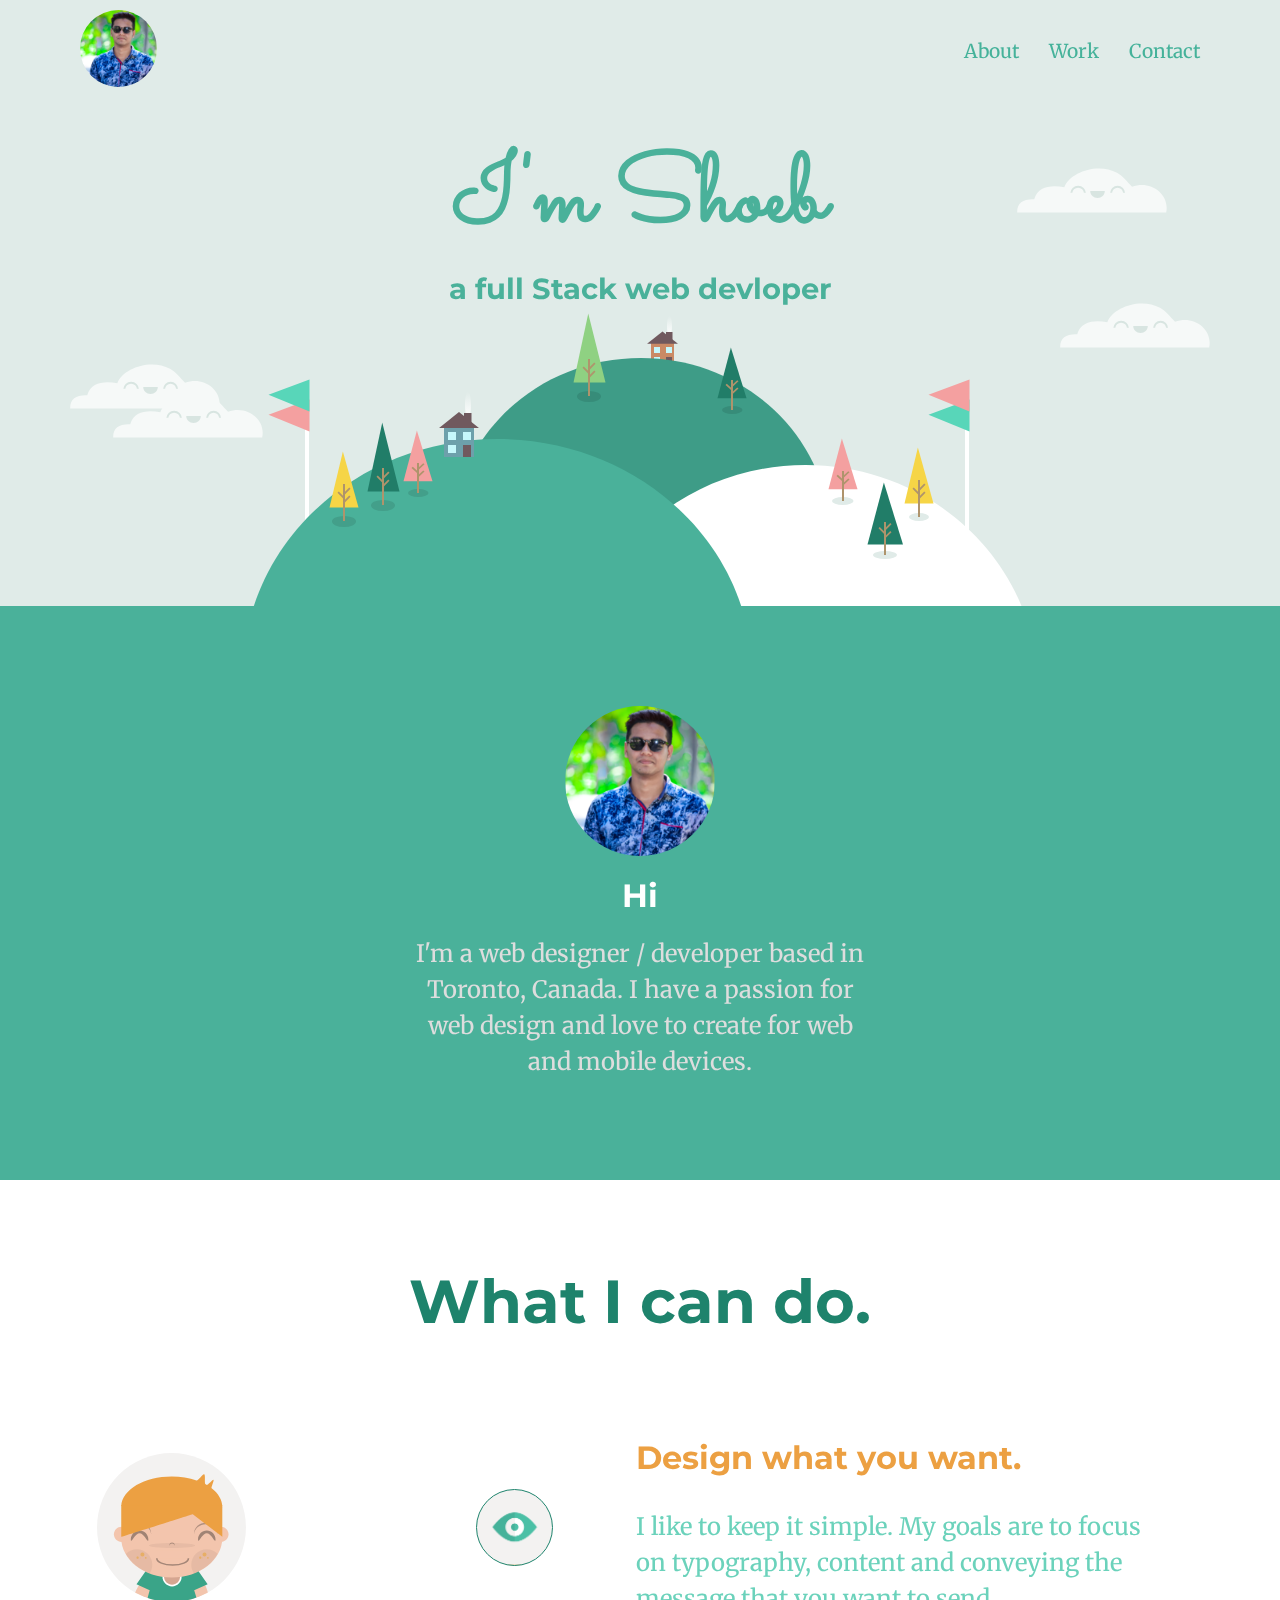
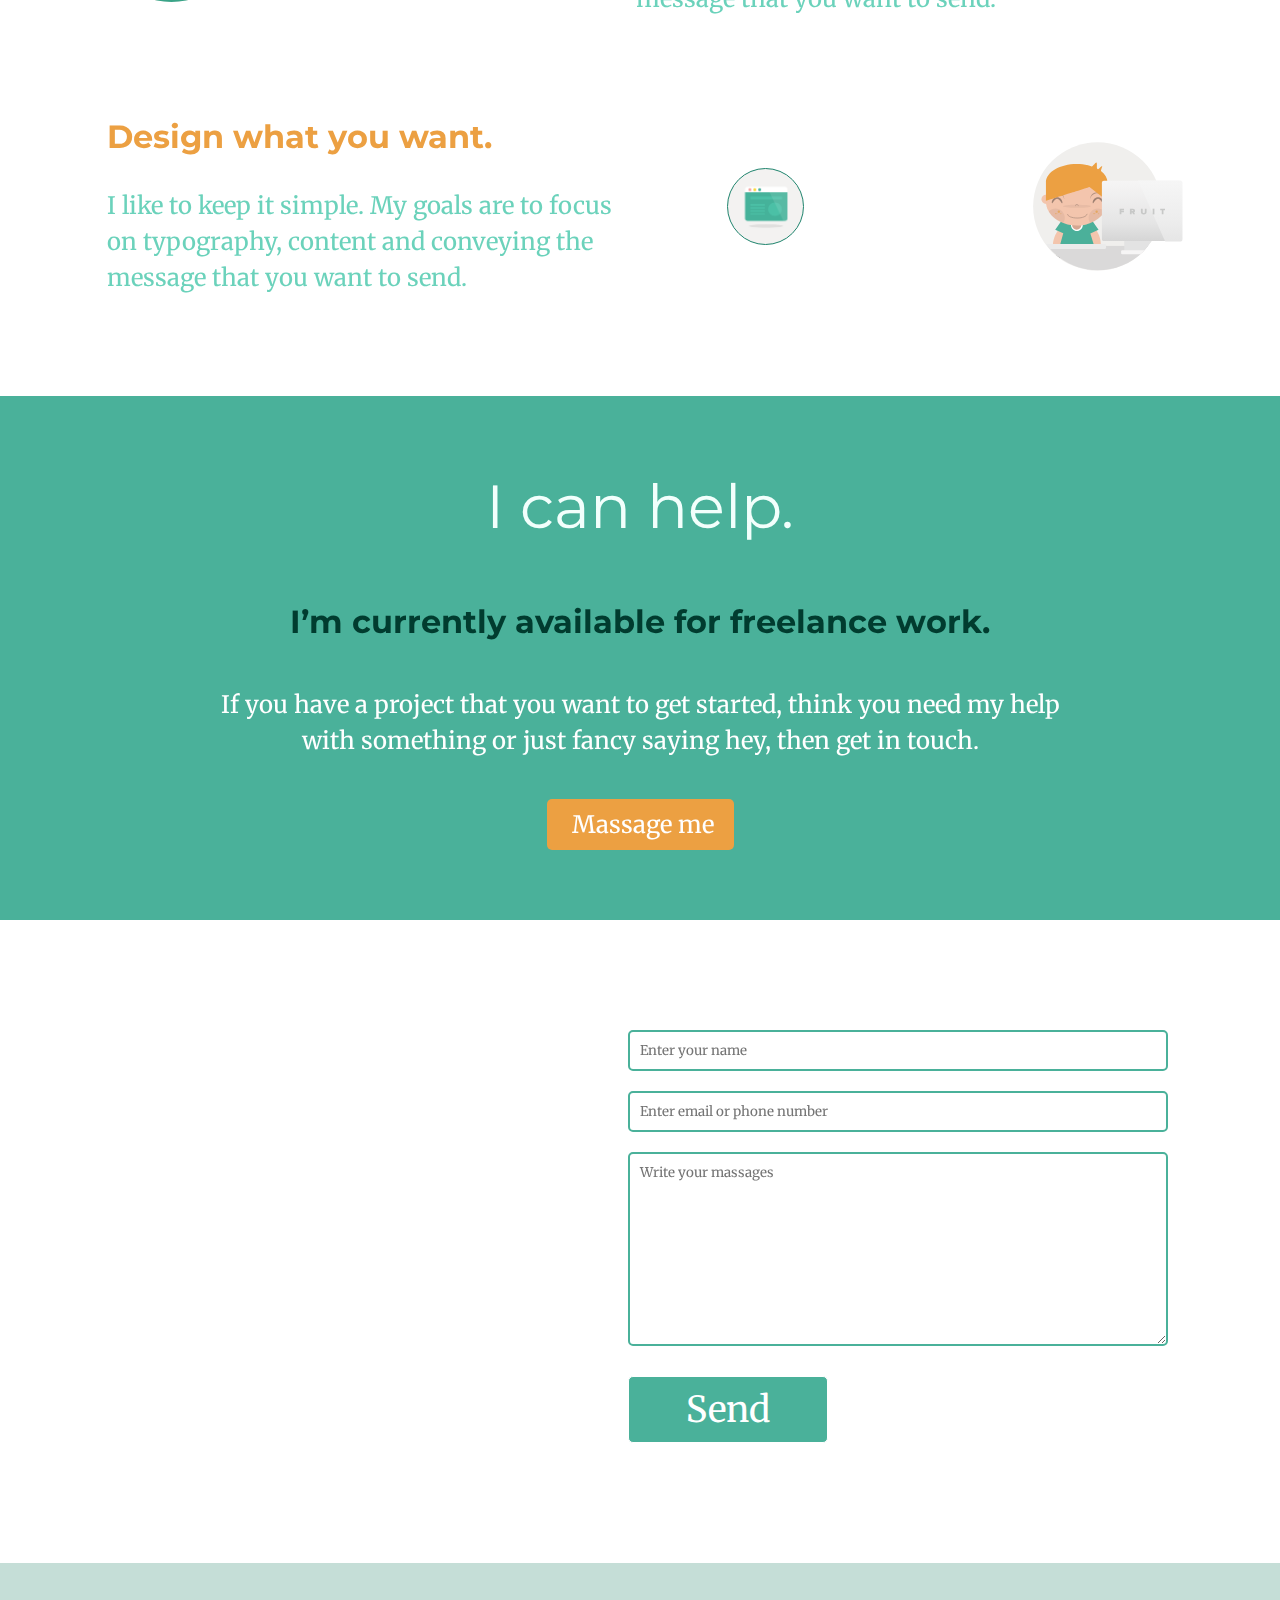
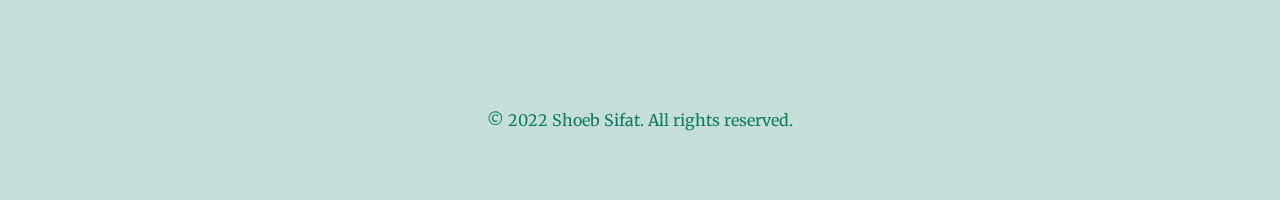
==== index.html @ 39fea468 "Add files via upload" ====
<!DOCTYPE html>
<html lang="en">

<head>
    <meta charset="UTF-8">
    <meta http-equiv="X-UA-Compatible" content="IE=edge">
    <meta name="viewport" content="width=device-width, initial-scale=1.0">
    <!--*************-Favicon_icon******************-->
    <link rel="apple-touch-icon" sizes="180x180" href="favicon/apple-touch-icon.png">
    <link rel="icon" type="image/png" sizes="32x32" href="favicon/favicon-32x32.png">
    <link rel="icon" type="image/png" sizes="16x16" href="favicon/favicon-16x16.png">
    <link rel="manifest" href="favicon/site.webmanifest">
    <link rel="mask-icon" href="favicon/safari-pinned-tab.svg" color="#5bbad5">
    <meta name="msapplication-TileColor" content="#da532c">
    <meta name="theme-color" content="#ffffff">
    <!-- font_awsom_icon******************* -->
    <link rel="stylesheet" href="https://cdnjs.cloudflare.com/ajax/libs/font-awesome/6.0.0-beta3/css/all.min.css" integrity="sha512-Fo3rlrZj/k7ujTnHg4CGR2D7kSs0v4LLanw2qksYuRlEzO+tcaEPQogQ0KaoGN26/zrn20ImR1DfuLWnOo7aBA==" crossorigin="anonymous" referrerpolicy="no-referrer" />
    <!-- animation_css***************** -->
    <link rel="stylesheet" href="./css/animation.css">
    <!-- main_css *************************-->
    <link rel="stylesheet" href="./css/style.css">
    <title>Document</title>
</head>

<body>
    <!-- *****************header ***************************************-->
    <!-- *****************header ***************************************-->
    <header>
        <!-- *************nav_bar **************************************-->
        <div class="container" id="top">
            <nav>
                <div class="logo"><a href="#"><img src="./img/log.png" alt="logo"></a></div>
                <div class="menu">
                    <ul>
                        <li><a href="#about">About</a> </li>
                        <li><a href="#work">Work</a></li>
                        <li><a href="#contact">Contact</a></li>
                    </ul>
                </div>
            </nav>
        </div>
        <!-- *****banner_area_content********************************** -->
        <div class="container">
            <div class="banner">
                <h1>I'm Shoeb</h1>
                <h2>a full Stack web devloper</h2>
            </div>
            <img src="./img/cloud.svg" alt="" class="rcloud">
            <img src="./img/cloud.svg" alt="" class="lcloud">
        </div>
    </header>
    <!-- about_section********************************************** -->
    <!-- about_section********************************************** -->
    <section class="about" id="about">
        <div class="about-wraper container">
            <img src="./img/log.png" alt="about_photo">
            <h2>Hi</h2>
            <p>I'm a web designer / developer based in Toronto, Canada. I have a passion for web design and love to
                create for web and mobile devices.</p>
        </div>
    </section>
    <!--******** work_section******************************************* -->
    <!--******** work_section******************************************* -->
    <section class="work">
        <div class="work-wraper container" id="work">
            <h2>What I can do.</h2>
            <div class="work-box">
                <div class="img">
                    <img src="./img/me.svg" class="work-main" alt="">
                    <div class="sprit"></div>
                </div>
                <div class="work-text">
                    <h3>Design what you want.</h3>
                    <p>I like to keep it simple. My goals are to focus on typography, content and conveying the message that you want to send.</p>
                </div>
            </div>
            <div class="work-box dev-work-box">
                <div class="img dev-img">
                    <img src="./img/me-dev.svg" class="work-main" alt="">
                    <div class="sprit sprit2"></div>
                </div>
                <div class="work-text dev-work-text">
                    <h3>Design what you want.</h3>
                    <p>I like to keep it simple. My goals are to focus on typography, content and conveying the message that you want to send.</p>
                </div>
            </div>
        </div>
    </section>
    <!-- help_area*********************************************** -->
    <!-- help_area*********************************************** -->
    <section class="help">
        <div class="help-wraper container">
            <h2>I can help.</h2>
            <h3>I’m currently available for freelance work.</h3>
            <p>If you have a project that you want to get started, think you need my help with something or just fancy saying hey, then get in touch.</p>
            <div class="btn">
                <a href="#" class="myButton"><i class="far fa-envelope"></i>Massage me</a>
            </div>
        </div>
    </section>
    <!-- contact_area******************************** -->
    <!-- contact_area******************************** -->
    <section class="contact">
        <div class="contact-wraper container">
            <div class="map">
                <iframe src="https://www.google.com/maps/embed?pb=!1m18!1m12!1m3!1d29529.0974608317!2d90.07578827320579!3d22.310651013500713!2m3!1f0!2f0!3f0!3m2!1i1024!2i768!4f13.1!3m3!1m2!1s0x30aaa39374e27c7d%3A0x66fceafe19677b18!2sBamna!5e0!3m2!1sen!2sbd!4v1642613760206!5m2!1sen!2sbd" width="" height="" style="border:0;" allowfullscreen="" loading="lazy"></iframe>
            </div>
            <div  class="form" id="contact">
                <form action="https://formspree.io/f/xeqnoyqa" method="post" >
                    <input type="text" name="name" id="" placeholder="Enter your name">
                    <input type="text" name="email" id="" placeholder="Enter email or phone number">
                    <textarea name="massages" id="" cols="30" rows="10" class="textarea" placeholder="Write your massages"></textarea>
                    <button type="submit"><i class="fas fa-paper-plane"></i> Send </button>
                </form>
            </div>
        </div>
    </section>
    <!--*************** footer_area************************* -->
    <!--*************** footer_area************************* -->
    <footer>
        <div class="footer-wraper container">
            <ul>
                <li><a href="https://www.facebook.com/shoebsifat360" target="_blank"><i class="fab fa-facebook-square"></i></a></li>
                <li><a href="https://www.instagram.com/shoeb.sifat360/?hl=en" target="_blank"><i class="fab fa-instagram-square"></i></a></li>
                <li><a href="https://twitter.com/shoebsifat360" target="_blank"><i class="fab fa-twitter-square"></i></a></li>
                <li><a href="https://github.com/shoebsifat360" target="_blank"><i class="fab fa-github-square"></i></a></li>
            </ul>
            <p>© 2022 <a href="https://www.facebook.com/shoebsifat360" target="_blank"></a> Shoeb Sifat. All rights reserved.</p>
        </div>
    </footer>
    <!-- TOP_BUTTON -->
    <!-- TOP_BUTTON -->
    <!-- TOP_BUTTON -->
    <a href="#top" class="top"><i class="fas fa-chevron-circle-up"></i></a>

</body>

</html>
---- css/animation.css ----
/* h1animation********************* */
/* animation********************* */
/* animation********************* */
h1 {
	animation-name: same;
	animation-duration: 3s;
	animation-direction: alternate-reverse;
	animation-iteration-count: infinite;
}

@keyframes same {
	0% {
		transform: scale(0.5);
	}

	100% {
		transform: scale(1);
	}
}

.about-wraper h2{
    animation-name: tata;
    animation-duration: 2s;
    animation-direction: normal;
    animation-iteration-count: infinite;
}
@keyframes tata{
    0%{
        
        transform: scale(.1);
    }
    25%{
        
        transform: scale(.5);
    }
    50%{
        
        transform: scale(1);
    }
    75%{
        
        transform: scale(1.5);
    }
    100%{
        
        transform: scale(2);
    }
}

.lcloud{
    animation-name: cloud;
    animation-duration: 10s;
    animation-direction: alternate;
    animation-iteration-count: infinite;
}
@keyframes cloud{
    0%{
        position: absolute;
        top: 52%;
        left: 0%;
        transform: scale(.6);
    }
    98%{
        position: absolute;
        top: 52%;
        left: 99%;
        transform: scale(1);
    }
    100%{
        top: 52%;
        left: 100%;
        transform: scale(0);
    }
}
.rcloud{
    animation-name: cloud;
    animation-duration: 10s;
    animation-direction: alternate;
    animation-iteration-count: infinite;
    animation-delay: -10s;
}
---- css/style.css ----
@import url('https://fonts.googleapis.com/css2?family=Cookie&family=Merriweather:ital@1&family=Montserrat&family=Sacramento&family=Source+Sans+Pro:ital,wght@0,200;0,300;0,400;0,600;0,700;0,900;1,200;1,300;1,400;1,600;1,700&family=The+Nautigal:wght@400;700&display=swap');


/* font-family: 'Cookie', cursive;
font-family: 'Merriweather', serif;
font-family: 'Montserrat', sans-serif;
font-family: 'Sacramento', cursive;
font-family: 'Source Sans Pro', sans-serif;
font-family: 'The Nautigal', cursive; */


* {
	margin: 0;
	padding: 0;
	box-sizing: border-box;
	font-family: 'Merriweather', serif;
	scroll-behavior: smooth;
}

body {
	/* text-align: center; */
}

a {
	text-decoration: none;
}

h1 {
	font-family: 'Sacramento', cursive;
}

h2,
h3 {
	font-family: 'Montserrat', sans-serif;
}

.container {
	max-width: 1140px;
	margin: 0 auto;
	padding: 0px 10px;
	position: relative;
}

header {
	background: #e0ebe8;
	background-image: url(../img/land.svg), url(../img/cloud.svg), url(../img/cloud.svg);
	background-position: 50% 100%, 10% 70%, 90% 30%;
	background-repeat: no-repeat;
	position: relative;
}

header .container {}

header .container nav {
	display: flex;
	flex-flow: wrap;
	justify-content: space-between;
	align-items: center;
	padding: 10px 0px;
	position: sticky;
	top: 0;
}

header .container nav .logo {
	height: 1;
}

header .container nav .logo a {}

header .container nav .logo a img {
	height: 77px;
	width: auto;
	border-radius: 50%;
}

header .container nav .menu {}

header .container nav .menu ul {
	display: flex;
	list-style: none;
	gap: 0 30px;
}

header .container nav .menu ul li {}

header .container nav .menu ul li a {
	text-decoration: none;
	color: #45b29a;
	font-size: 120%;
	position: relative;
}

header .container nav .menu ul li a::after {
	content: " ";
	width: 0%;
	height: 0.125em;
	background: #eca042;
	position: absolute;
	bottom: 0;
	left: -5%;
}

/********menu_____hover********/
/********hover********/
/********hover********/

header .container nav .menu ul li a:hover {
	color: #197561;
	transition: 0.5s;
}

header .container nav .menu ul li a:hover::after {
	width: 110%;
	transition: 0.5s;
}

/* *************Banner_area********************* */
/* *************Banner_area********************* */
/* *************Banner_area********************* */
header .container .banner {
	display: flex;
	justify-content: center;
	flex-flow: column wrap;
	align-items: center;
	padding: 30px 0% 250px;
	color: #4ab19a;
}

header .container .banner h1 {
	font-size: 600%;
}
/***** banner h1 animation end************ */
/***** banner h1 animation end************ */
/***** banner h1 animation end************ */
header .container .banner h2 {
	font-size: 180%;
	margin: 0 0 50px;
}

.about {
	background: #4ab19a;
}

.about .about-wraper {
	display: flex;
	flex-flow: column;
	justify-content: center;
	align-items: center;
	padding: 100px 0;
}

.about .about-wraper img {
	height: 150px;
	width: auto;
	border-radius: 50%;
}

.about .about-wraper h2 {
	font-size: 2em;
	color: #fff;
	line-height: 2.5;
}

.about .about-wraper p {
	max-width: 460px;
	font-size: 1.5em;
	margin: auto;
	text-align: center;
	line-height: 1.5;
	color: #ddd;
}

.work {}

.work .work-wraper {
	padding: 84px 0px 0;
}

.work .work-wraper h2 {
	display: flex;
	justify-content: center;
	font-size: 3.8em;
	color: #1e836c;
	margin-bottom: 50px;
}

.work .work-wraper .work-box {
	display: flex;
	justify-content: space-around;
	gap: 30px 20px;
	flex-flow: wrap;
	margin: 100px 0px;
}

.work .work-wraper .work-box .img {
	flex-basis: 40%;
	display: flex;
	justify-content: space-between;
	align-items: center;
	gap: 0 100px;
}

.work .work-wraper .work-box .img img {
	width: 150px;
}

.work .work-wraper .work-box .sprit {
	height: 77px;
	width: 77px;
	border: 1px solid #1e836c;
	border-radius: 50%;
	position: relative;
	background-image: url(../img/design-icons-vert@2x.png);
	background-position: 0 -64;
	background-repeat: no-repeat;
	background-size: cover;
	position: relative;
}

.work .work-wraper .work-text {
	padding: 0 10px;
}

.work .work-wraper .work-text h3 {
	font-size: 2em;
	color: #eca042;
	padding-bottom: 1em;
}

.work .work-wraper .work-text p {
	font-size: 1.5em;
	color: #6bd2bb;
	max-width: 537px;
	line-height: 1.5;
}

.work .work-wraper .dev-work-box {
	flex-flow: wrap-reverse;
}

.work .work-wraper .dev-work-box .dev-img {
	order: 2;
}

.work .work-wraper .dev-work-box .dev-img img {
	order: 2;
}

.work .work-wraper .work-box .sprit2 {
	background-image: url(../img/dev-icons-vert@2x.png);
}

/* sprit animation---start****************** */
/* sprit animation---start****************** */
/* sprit animation---start****************** */
.sprit {
	animation-name: sprit;
	animation-duration: 10s;
	animation-direction: alternate-reverse;
	animation-iteration-count: infinite;
}

.sprit2 {
	animation-name: sprit;
	animation-duration: 10s;
	animation-direction: alternate-reverse;
	animation-iteration-count: infinite;
	animation-delay: -10s;
}

@keyframes sprit {
	5% {
		background-position: 0 0px;
	}

	35% {
		background-position: 0 0px;
	}

	40% {
		background-position: 0 -64px;
	}

	68% {
		background-position: 0 -64px;
	}

	73% {
		background-position: 0 -154PX;
	}

	100% {
		background-position: 0 -154PX;
	}
}

.work .work-wraper .dev-work-box .dev-work-text {}

/********** help_area********************* */
/********** help_area********************* */
/********** help_area********************* */
/********** help_area********************* */
.help {
	background: #4ab19a;
}

.help .help-wraper {
	display: flex;
	flex-flow: column;
	justify-content: center;
	align-items: center;
	padding: 50px 0;
}

.help .help-wraper h2 {
	font-size: 3.8em;
	color: #f2fffc;
	font-weight: 400;
	line-height: 2;
}

.help .help-wraper h3 {
	font-size: 2em;
	line-height: 2;
	padding: 2% 0;
	color: #013c2f;
}

.help .help-wraper p {
	font-size: 1.5em;
	padding: 10px 0 20px;
	text-align: center;
	max-width: 850px;
	line-height: 1.5;
	color: #fff;
}

.help .help-wraper .btn {}

.help .help-wraper .btn a {
	text-decoration: none;
	font-size: 1.5em;
	background: #eca042;
	color: #fff;
	padding: 10px 20px;
	border-radius: 5px;
	margin: 20px 0px;
	display: inline-block;
}

.help .help-wraper .btn a i {
	margin-right: 5px;
}
.help .help-wraper .btn a:hover{
	background: #ff940f;
	transition: 0.5s;
	transform: scale(1.2);
}

/************** contack_area*********** */
/************** contack_area*********** */
/************** contack_area*********** */
/************** contack_area*********** */
.contact {}

.contact .contact-wraper {
	padding: 100px 10px;
	display: flex;
	justify-content: space-around;
	align-items: center;
	flex-flow: wrap-reverse;
}

.contact .contact-wraper .map {
	flex-basis: 470px;
}

.contact .contact-wraper .map iframe {
	width: 100%;
	height: 400px;
}

.contact .contact-wraper .form {
	flex-basis: 50%;
}

.contact .contact-wraper .form form {
	display: flex;
	flex-flow: column;
	font-size: 1.5em;
}

.contact .contact-wraper .form form input {
	padding: 10px;
	margin: 10px;
	border: 2px solid #4ab19a;
	border-radius: 5px;
	color: #c26f08 !important;
	max-width: 600px;
	outline-color: #eca042;
}

.contact .contact-wraper .form form .textarea {
	padding: 10px;
	margin: 10px;
	border: 2px solid #4ab19a;
	border-radius: 5px;
	color: #c26f08 !important;
	max-width: 600px;
	outline-color: #eca042;
}

.contact .contact-wraper .form form button {
	text-decoration: none;
	font-size: 1.5em;
	background: #4ab19a;
	color: #fff;
	padding: 10px 20px;
	border-radius: 5px;
	margin: 20px 10px;
	display: inline-block;
	width: 200px;
	border: 1px solid;
	cursor: pointer;
}
/* hover_button*********** */
.contact .contact-wraper .form form button:hover{
	background: #ff940f;
	transition: 0.5s;
	transform: scaleX(1.2);
	transform-origin: left center;
}

/* fotter_area******************************** */
/* fotter_area******************************** */
/* fotter_area******************************** */
/* fotter_area******************************** */
footer {
	padding: 50px;
	background: #c5ded7;
}

footer .footer-wraper {}

footer .footer-wraper ul {
	display: flex;
	justify-content: center;
	align-items: center;
	gap: 20px;
	list-style: none;
}

footer .footer-wraper ul li {}

footer .footer-wraper ul li a {
	color: #4ab19a;
	font-size: 3.8em;
	margin: 20px;
}

footer .footer-wraper ul li a i {}

footer .footer-wraper p {
	color: #0f7b62;
	font-size: 1em;
	text-align: center;
	margin: 20px 0;
}

footer .footer-wraper p a {
	color: #0f7b62;
}
.top{
	position: fixed;
	bottom: 0;
	right: 1%;
	font-size: 3.8em;
	color: #ff940f;
}
.top i{}








.rcloud{
	position: absolute;
    top: 40%;
    right: 0%;
}

.lcloud{

position: absolute;

top: 52%;

left: 0%;
z-index: ;
}
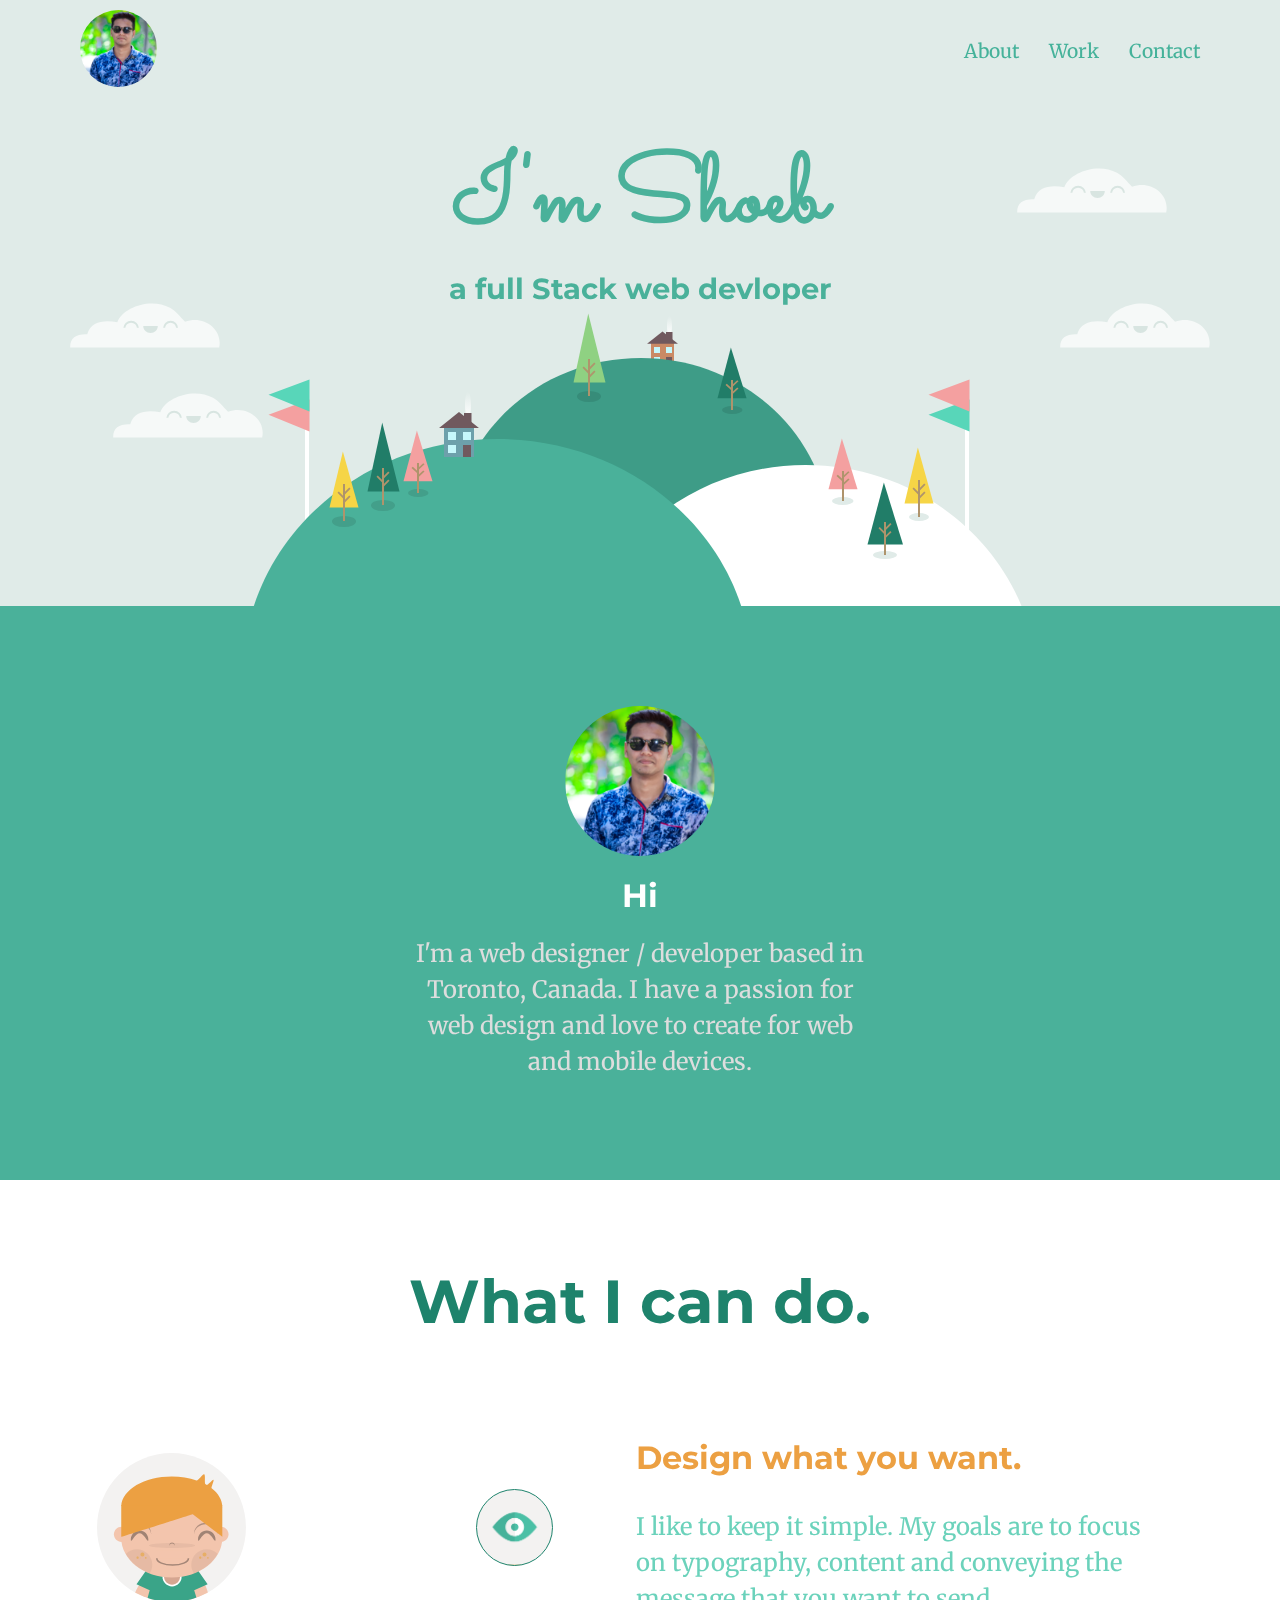
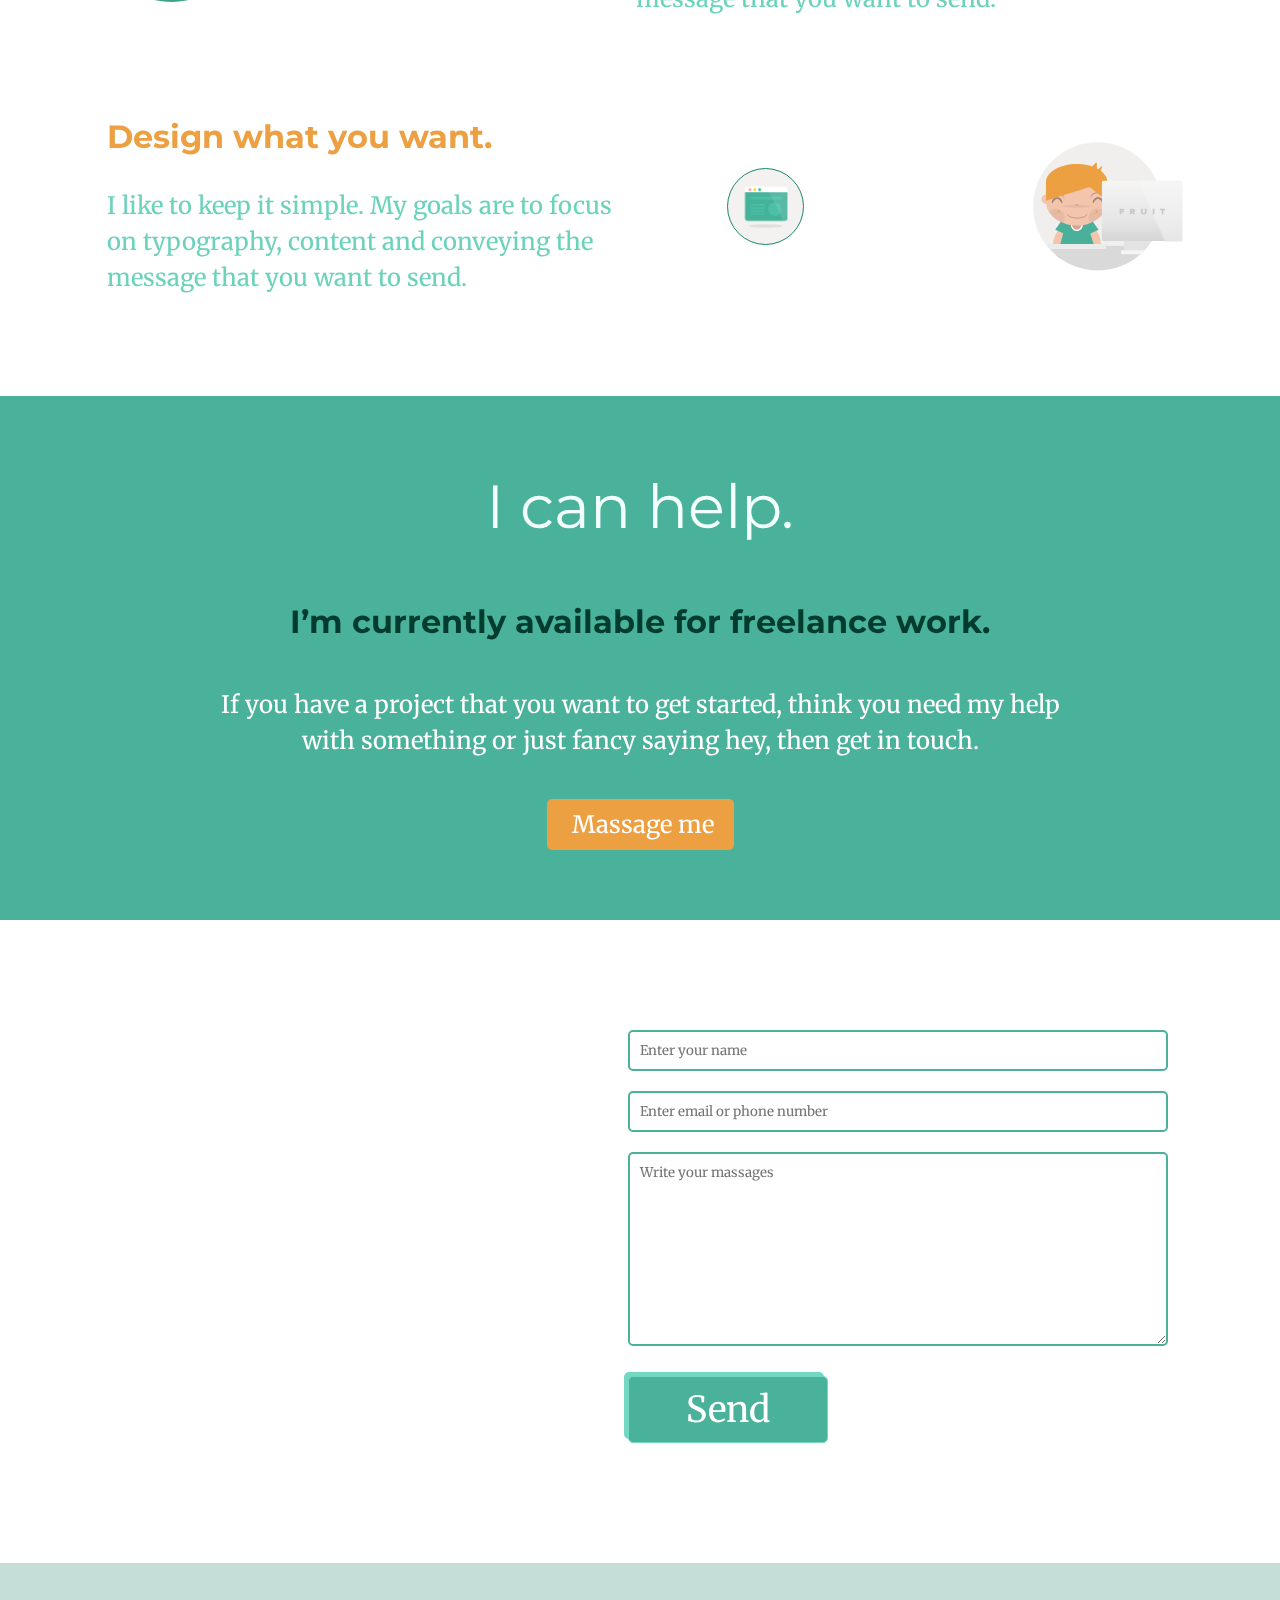
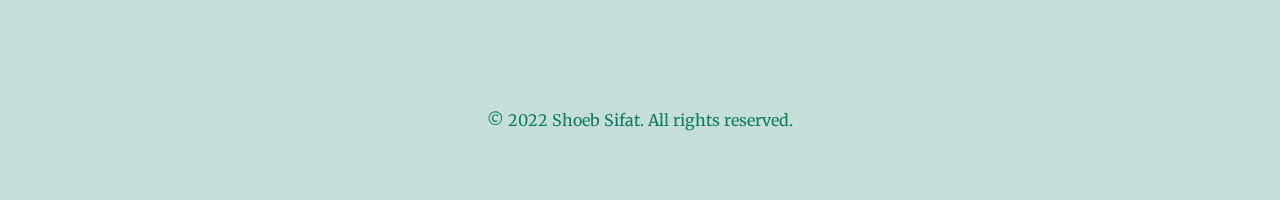
==== commit f25f992a: "Update index.html" ====
--- a/index.html
+++ b/index.html
@@ -2,6 +2,10 @@
 <html lang="en">
 
 <head>
+    <!--gogle-->
+    <meta name="google-site-verification" content="Q-6HBcKZX78RouVDqAOAfeul61CxguMtR9Vn2T_54hw" />
+    
+    
     <meta charset="UTF-8">
     <meta http-equiv="X-UA-Compatible" content="IE=edge">
     <meta name="viewport" content="width=device-width, initial-scale=1.0">
@@ -19,7 +23,7 @@
     <link rel="stylesheet" href="./css/animation.css">
     <!-- main_css *************************-->
     <link rel="stylesheet" href="./css/style.css">
-    <title>Document</title>
+    <title>shoeb's site</title>
 </head>
 
 <body>
@@ -135,4 +139,4 @@
 
 </body>
 
-</html>+</html>
--- a/css/animation.css
+++ b/css/animation.css
@@ -53,7 +53,7 @@
     animation-direction: alternate;
     animation-iteration-count: infinite;
 }
-@keyframes cloud{
+/* @keyframes cloud{
     0%{
         position: absolute;
         top: 52%;
@@ -78,4 +78,48 @@
     animation-direction: alternate;
     animation-iteration-count: infinite;
     animation-delay: -10s;
+} */
+
+/* sprit animation---start****************** */
+/* sprit animation---start****************** */
+/* sprit animation---start****************** */
+.sprit {
+	animation-name: sprit;
+	animation-duration: 6s;
+	animation-direction: alternate-reverse;
+	animation-iteration-count: infinite;
+}
+
+.sprit2 {
+	animation-name: sprit;
+	animation-duration: 6s;
+	animation-direction: alternate-reverse;
+	animation-iteration-count: infinite;
+	animation-delay: -6s;
+}
+
+@keyframes sprit {
+	5% {
+		background-position: 0 0px;
+	}
+
+	35% {
+		background-position: 0 0px;
+	}
+
+	40% {
+		background-position: 0 -64px;
+	}
+
+	68% {
+		background-position: 0 -64px;
+	}
+
+	73% {
+		background-position: 0 -154px;
+	}
+
+	100% {
+		background-position: 0 -154px;
+	}
 }--- a/css/style.css
+++ b/css/style.css
@@ -250,50 +250,6 @@
 	background-image: url(../img/dev-icons-vert@2x.png);
 }
 
-/* sprit animation---start****************** */
-/* sprit animation---start****************** */
-/* sprit animation---start****************** */
-.sprit {
-	animation-name: sprit;
-	animation-duration: 10s;
-	animation-direction: alternate-reverse;
-	animation-iteration-count: infinite;
-}
-
-.sprit2 {
-	animation-name: sprit;
-	animation-duration: 10s;
-	animation-direction: alternate-reverse;
-	animation-iteration-count: infinite;
-	animation-delay: -10s;
-}
-
-@keyframes sprit {
-	5% {
-		background-position: 0 0px;
-	}
-
-	35% {
-		background-position: 0 0px;
-	}
-
-	40% {
-		background-position: 0 -64px;
-	}
-
-	68% {
-		background-position: 0 -64px;
-	}
-
-	73% {
-		background-position: 0 -154PX;
-	}
-
-	100% {
-		background-position: 0 -154PX;
-	}
-}
-
 .work .work-wraper .dev-work-box .dev-work-text {}
 
 /********** help_area********************* */
@@ -352,9 +308,10 @@
 	margin-right: 5px;
 }
 .help .help-wraper .btn a:hover{
-	background: #ff940f;
+	background: #1e836c;
 	transition: 0.5s;
 	transform: scale(1.2);
+	box-shadow: 0px 0px 10px 2px;
 }
 
 /************** contack_area*********** */
@@ -420,8 +377,9 @@
 	margin: 20px 10px;
 	display: inline-block;
 	width: 200px;
-	border: 1px solid;
+	border: 1px solid #72d8c2;
 	cursor: pointer;
+	box-shadow: -4px -4px #72d8c2;
 }
 /* hover_button*********** */
 .contact .contact-wraper .form form button:hover{
@@ -444,6 +402,7 @@
 
 footer .footer-wraper ul {
 	display: flex;
+	flex-flow: wrap;
 	justify-content: center;
 	align-items: center;
 	gap: 20px;
@@ -456,8 +415,16 @@
 	color: #4ab19a;
 	font-size: 3.8em;
 	margin: 20px;
-}
-
+	text-shadow:2px 2px 2px #e0feff;
+}
+/************* Hover_social*************** */
+/************* Hover_social*************** */
+/************* Hover_social*************** */
+footer .footer-wraper ul li a:hover{
+	color: #eca042;
+	transition: 0.5s;
+	text-shadow:2px 2px 2px #4ab19a;
+}
 footer .footer-wraper ul li a i {}
 
 footer .footer-wraper p {
@@ -476,6 +443,7 @@
 	right: 1%;
 	font-size: 3.8em;
 	color: #ff940f;
+	text-shadow:1px 1px 2px #ff940f;
 }
 .top i{}
 
@@ -496,8 +464,7 @@
 
 position: absolute;
 
-top: 52%;
+top: 40%;
 
 left: 0%;
-z-index: ;
 }